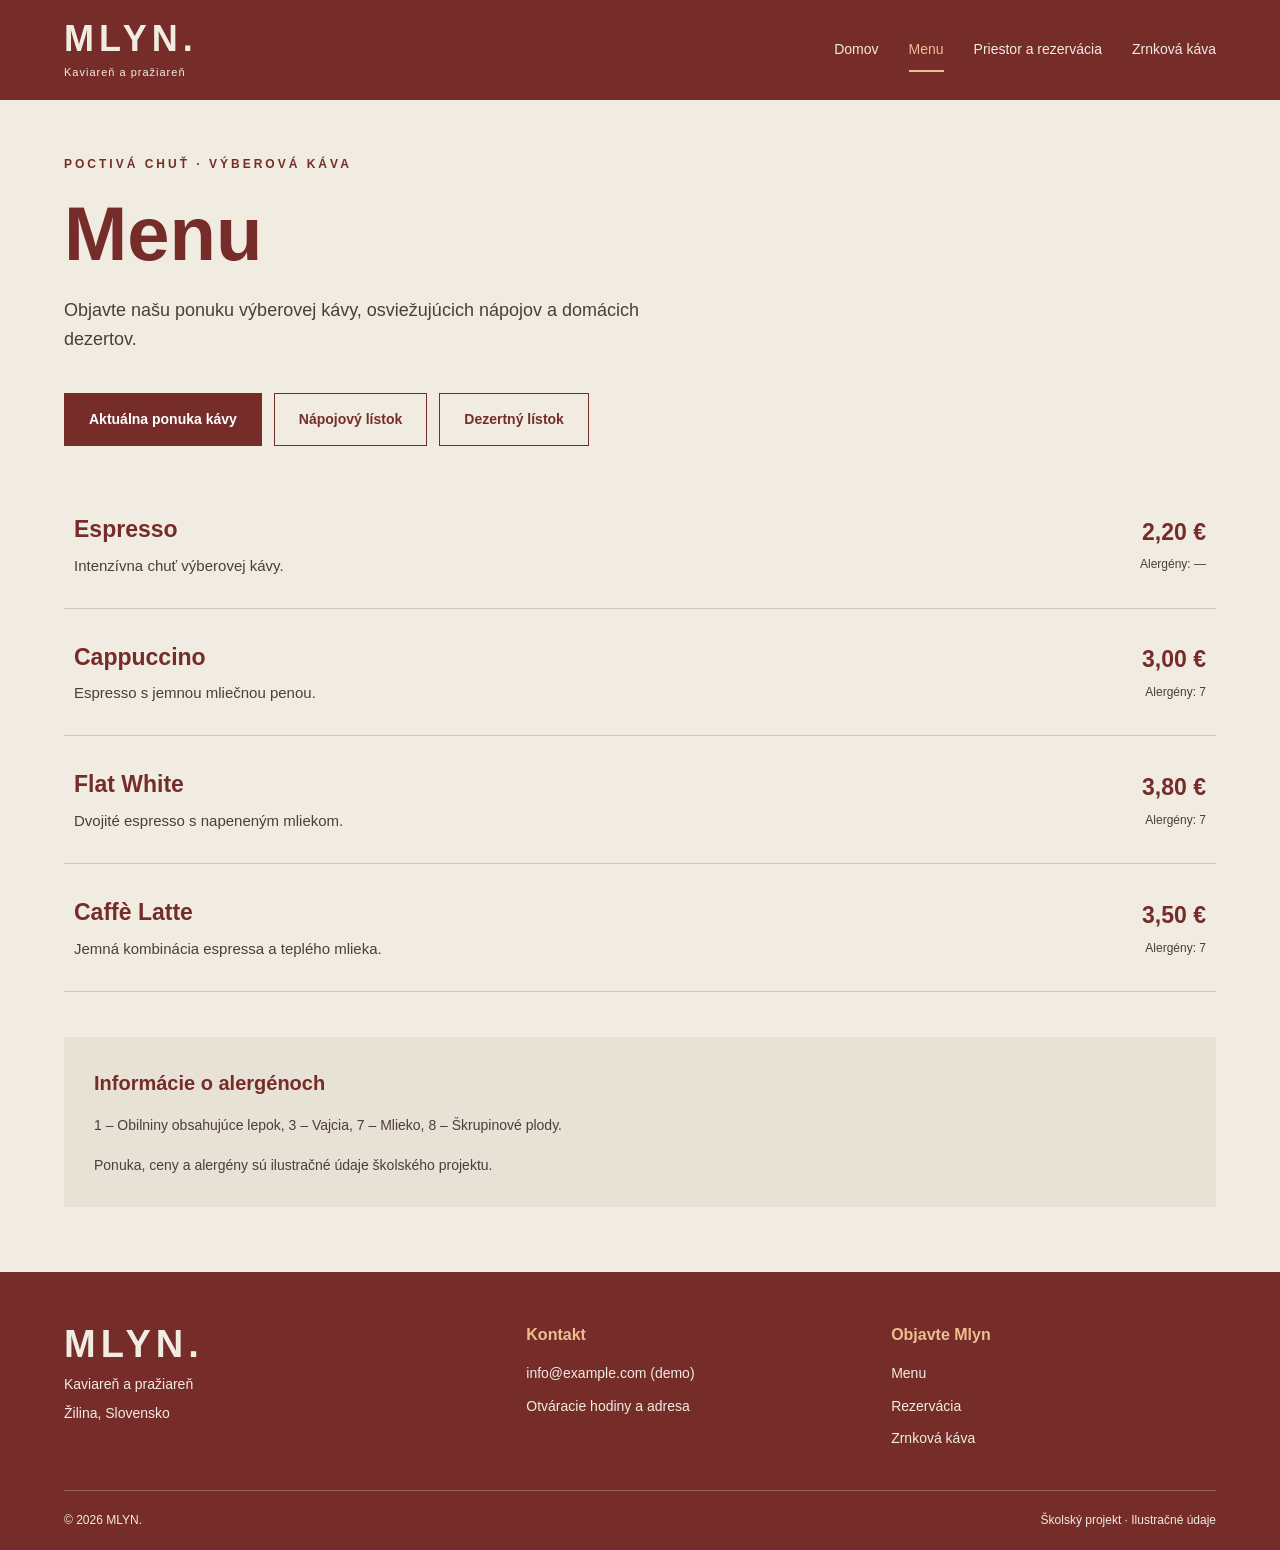
==== menu.html @ a5a915be "Blok 11 – menu a prepínanie kategórií" ====
<!DOCTYPE html>
<html lang="sk">
<head>
    <meta charset="UTF-8">
    <meta name="viewport" content="width=device-width, initial-scale=1.0">
    <meta name="description" content="Ponuka kávy, nápojov a domácich dezertov kaviarne Mlyn.">
    <title>Menu | MLYN</title>
    <link rel="stylesheet" href="styles.css">
    <script src="script.js" defer></script>
</head>

<body>

    <header class="site-header">
        <div class="container header-inner">

            <a href="index.html" class="logo">
                <span class="logo-name">MLYN.</span>
                <span class="logo-subtitle">Kaviareň a pražiareň</span>
            </a>

            <button class="menu-toggle"
                    aria-label="Otvoriť navigáciu"
                    aria-expanded="false"
                    aria-controls="navigation">
                <span></span>
                <span></span>
                <span></span>
            </button>

            <nav class="navigation" id="navigation" aria-label="Hlavná navigácia">
                <a href="index.html">Domov</a>
                <a href="menu.html" class="active" aria-current="page">Menu</a>
                <a href="rezervacia.html">Priestor a rezervácia</a>
                <a href="zrnkovakava.html">Zrnková káva</a>
            </nav>

        </div>
    </header>

    <main class="container menu-page" id="main">

        <div class="page-intro">

            <span class="eyebrow">POCTIVÁ CHUŤ · VÝBEROVÁ KÁVA</span>

            <h1>Menu</h1>

            <p>
                Objavte našu ponuku výberovej kávy,
                osviežujúcich nápojov a domácich dezertov.
            </p>

        </div>

        <div class="menu-filters" role="group" aria-label="Kategórie menu">

            <button type="button" class="filter-btn active"
                    data-category="coffee" aria-pressed="true">
                Aktuálna ponuka kávy
            </button>

            <button type="button" class="filter-btn"
                    data-category="drinks" aria-pressed="false">
                Nápojový lístok
            </button>

            <button type="button" class="filter-btn"
                    data-category="desserts" aria-pressed="false">
                Dezertný lístok
            </button>

        </div>

        <!-- Káva -->

        <section class="menu-group" data-menu="coffee">

            <article class="menu-item">
                <div class="item-info">
                    <h2>Espresso</h2>
                    <p>Intenzívna chuť výberovej kávy.</p>
                </div>
                <div class="item-price">
                    <strong>2,20 €</strong>
                    <small>Alergény: —</small>
                </div>
            </article>

            <article class="menu-item">
                <div class="item-info">
                    <h2>Cappuccino</h2>
                    <p>Espresso s jemnou mliečnou penou.</p>
                </div>
                <div class="item-price">
                    <strong>3,00 €</strong>
                    <small>Alergény: 7</small>
                </div>
            </article>

            <article class="menu-item">
                <div class="item-info">
                    <h2>Flat White</h2>
                    <p>Dvojité espresso s napeneným mliekom.</p>
                </div>
                <div class="item-price">
                    <strong>3,80 €</strong>
                    <small>Alergény: 7</small>
                </div>
            </article>

            <article class="menu-item">
                <div class="item-info">
                    <h2>Caffè Latte</h2>
                    <p>Jemná kombinácia espressa a teplého mlieka.</p>
                </div>
                <div class="item-price">
                    <strong>3,50 €</strong>
                    <small>Alergény: 7</small>
                </div>
            </article>

        </section>

        <!-- Nápoje -->

        <section class="menu-group" data-menu="drinks">

            <article class="menu-item">
                <div class="item-info">
                    <h2>Domáca limonáda</h2>
                    <p>Čerstvý citrón, mäta a sóda.</p>
                </div>
                <div class="item-price">
                    <strong>3,90 €</strong>
                    <small>Alergény: —</small>
                </div>
            </article>

            <article class="menu-item">
                <div class="item-info">
                    <h2>Matcha Latte</h2>
                    <p>Japonský zelený čaj s mliekom.</p>
                </div>
                <div class="item-price">
                    <strong>4,20 €</strong>
                    <small>Alergény: 7</small>
                </div>
            </article>

            <article class="menu-item">
                <div class="item-info">
                    <h2>Sypaný čaj</h2>
                    <p>Výber kvalitných čajov.</p>
                </div>
                <div class="item-price">
                    <strong>2,80 €</strong>
                    <small>Alergény: —</small>
                </div>
            </article>

            <article class="menu-item">
                <div class="item-info">
                    <h2>Horúca čokoláda</h2>
                    <p>Krémová čokoláda s mliekom.</p>
                </div>
                <div class="item-price">
                    <strong>3,60 €</strong>
                    <small>Alergény: 7</small>
                </div>
            </article>

        </section>

        <!-- Dezerty -->

        <section class="menu-group" data-menu="desserts">

            <article class="menu-item">
                <div class="item-info">
                    <h2>Cheesecake</h2>
                    <p>Jemný krémový cheesecake.</p>
                </div>
                <div class="item-price">
                    <strong>4,50 €</strong>
                    <small>Alergény: 1, 3, 7</small>
                </div>
            </article>

            <article class="menu-item">
                <div class="item-info">
                    <h2>Maslový croissant</h2>
                    <p>Chrumkavé maslové pečivo.</p>
                </div>
                <div class="item-price">
                    <strong>2,90 €</strong>
                    <small>Alergény: 1, 3, 7</small>
                </div>
            </article>

            <article class="menu-item">
                <div class="item-info">
                    <h2>Čokoládové brownie</h2>
                    <p>Domáci dezert z tmavej čokolády.</p>
                </div>
                <div class="item-price">
                    <strong>3,90 €</strong>
                    <small>Alergény: 1, 3, 7</small>
                </div>
            </article>

            <article class="menu-item">
                <div class="item-info">
                    <h2>Mrkvová torta</h2>
                    <p>Šťavnatá torta s orechmi a krémom.</p>
                </div>
                <div class="item-price">
                    <strong>4,20 €</strong>
                    <small>Alergény: 1, 3, 7, 8</small>
                </div>
            </article>

        </section>

        <div class="allergens">

            <h2>Informácie o alergénoch</h2>

            <p>
                1 – Obilniny obsahujúce lepok,
                3 – Vajcia,
                7 – Mlieko,
                8 – Škrupinové plody.
            </p>

            <p class="demo-note">
                Ponuka, ceny a alergény sú ilustračné údaje školského projektu.
            </p>

        </div>

    </main>

    <footer class="site-footer">

        <div class="container footer-inner">

            <div class="footer-brand">
                <span class="footer-logo">MLYN.</span>
                <p>Kaviareň a pražiareň</p>
                <p>Žilina, Slovensko</p>
            </div>

            <div class="footer-contact">
                <h3>Kontakt</h3>
                <p>info@example.com (demo)</p>
                <a href="index.html#kontakt">Otváracie hodiny a adresa</a>
            </div>

            <div class="footer-nav">
                <h3>Objavte Mlyn</h3>
                <a href="menu.html">Menu</a>
                <a href="rezervacia.html">Rezervácia</a>
                <a href="zrnkovakava.html">Zrnková káva</a>
            </div>

        </div>

        <div class="container footer-bottom">
            <p>© 2026 MLYN.</p>
            <p>Školský projekt · Ilustračné údaje</p>
        </div>

    </footer>

</body>
</html>
---- styles.css ----
:root {
    --burgundy: #762C29;
    --beige: #EDBE90;
    --cream: #F0ECE2;
    --brown: #4D3E37;
    --white: #FFFFFF;
}

* {
    box-sizing: border-box;
    margin: 0;
    padding: 0;
}

html {
    scroll-behavior: smooth;
}

body {
    font-family: Inter, Arial, sans-serif;
    background: var(--cream);
    color: var(--brown);
    line-height: 1.6;
}

a {
    color: inherit;
    text-decoration: none;
}

button {
    font: inherit;
    cursor: pointer;
}

.container {
    width: 90%;
    max-width: 1320px;
    margin: 0 auto;
}

/* Header */

.site-header {
    background: var(--burgundy);
    color: var(--cream);
}

.header-inner {
    min-height: 100px;
    display: flex;
    align-items: center;
    justify-content: space-between;
    gap: 30px;
}

/* Logo */

.logo {
    display: flex;
    flex-direction: column;
    flex-shrink: 0;
}

.logo-name {
    font-size: 36px;
    font-weight: 800;
    letter-spacing: 5px;
    line-height: 1.1;
}

.logo-subtitle {
    font-size: 11px;
    letter-spacing: 1px;
    margin-top: 5px;
}

/* Navigation */

.navigation {
    display: flex;
    align-items: center;
    gap: 30px;
}

.navigation a {
    font-size: 14px;
    font-weight: 500;
    padding: 10px 0;
    border-bottom: 2px solid transparent;
    transition: color 0.2s, border-color 0.2s;
}

.navigation a:hover,
.navigation a.active {
    color: var(--beige);
    border-bottom-color: var(--beige);
}

/* Mobile menu */

.menu-toggle {
    display: none;
    background: transparent;
    border: none;
    padding: 10px;
}

.menu-toggle span {
    display: block;
    width: 26px;
    height: 2px;
    margin: 5px 0;
    background: var(--cream);
}

a:focus-visible,
button:focus-visible {
    outline: 3px solid var(--burgundy);
    outline-offset: 5px;
}

.site-header a:focus-visible,
.site-header button:focus-visible,
.site-footer a:focus-visible {
    outline-color: var(--beige);
}

/* Hero */

.hero {
    display: grid;
    grid-template-columns: 1.1fr 1fr;
    align-items: center;
    gap: 65px;
    padding-top: 55px;
    padding-bottom: 55px;
}

.hero-image img {
    display: block;
    width: 100%;
    height: 470px;
    object-fit: cover;
}

.eyebrow {
    display: block;
    font-size: 12px;
    font-weight: 600;
    letter-spacing: 3px;
    color: var(--burgundy);
    margin-bottom: 18px;
}

.hero-content h1 {
    font-size: clamp(40px, 5vw, 76px);
    line-height: 1.1;
    letter-spacing: -2px;
    color: var(--burgundy);
    margin-bottom: 25px;
}

.hero-content p {
    font-size: 19px;
    line-height: 1.7;
    max-width: 460px;
    margin-bottom: 35px;
}

.hero-actions {
    display: flex;
    flex-wrap: wrap;
    gap: 15px;
}

/* Buttons */

.btn {
    display: inline-flex;
    align-items: center;
    justify-content: center;
    padding: 15px 25px;
    font-size: 14px;
    font-weight: 600;
    border: 1px solid var(--burgundy);
    transition: background 0.2s, color 0.2s;
}

.btn-primary {
    background: var(--burgundy);
    color: var(--white);
}

.btn-primary:hover {
    background: var(--brown);
}

.btn-secondary {
    color: var(--burgundy);
    background: transparent;
}

.btn-secondary:hover {
    background: var(--burgundy);
    color: var(--white);
}

/* Features */

.features {
    display: grid;
    grid-template-columns: repeat(4, minmax(0, 1fr));
    gap: 20px;
    padding-bottom: 55px;
}

.feature-card {
    border: 1px solid #D0C5B8;
    padding: 35px 20px;
    text-align: center;
    transition: background 0.25s, border-color 0.25s;
}

.feature-card svg {
    width: 36px;
    height: 36px;
    color: var(--burgundy);
    margin-bottom: 18px;
}

.feature-card h2 {
    font-size: 17px;
    color: var(--burgundy);
    margin-bottom: 8px;
}

.feature-card p {
    font-size: 14px;
    line-height: 1.6;
}

.feature-card:hover {
    background: var(--white);
    border-color: var(--burgundy);
}

/* Visit section */

.visit-section {
    background: #E8E1D6;
    padding: 65px 0;
}

.section-title {
    font-size: clamp(30px, 4vw, 48px);
    color: var(--burgundy);
    line-height: 1.2;
    margin-bottom: 35px;
}

.visit-grid {
    display: grid;
    grid-template-columns: repeat(2, minmax(0, 1fr));
    gap: 25px;
}

.visit-card {
    background: var(--cream);
    padding: 35px;
}

.visit-card h3 {
    font-size: 24px;
    color: var(--burgundy);
    margin-bottom: 25px;
}

.hours-row {
    display: flex;
    justify-content: space-between;
    flex-wrap: wrap;
    gap: 8px 15px;
    padding: 18px 0;
    border-bottom: 1px solid #D0C5B8;
}

.hours-row strong {
    color: var(--burgundy);
    font-size: 15px;
}

.demo-note {
    font-size: 12px;
    color: var(--brown);
    margin-top: 18px;
}

.map-preview {
    margin: 20px 0;
    overflow: hidden;
}

.map-preview svg {
    display: block;
    width: 100%;
    height: auto;
}

.map-link {
    display: inline-block;
    color: var(--burgundy);
    font-weight: 600;
    font-size: 14px;
    text-decoration: underline;
    text-underline-offset: 4px;
}

.map-link:hover {
    color: var(--brown);
}

/* Footer */

.site-footer {
    background: var(--burgundy);
    color: var(--cream);
    padding: 50px 0 0;
}

.footer-inner {
    display: grid;
    grid-template-columns: 1.3fr 1fr 1fr;
    gap: 40px;
    padding-bottom: 40px;
}

.footer-logo {
    font-size: 38px;
    font-weight: 800;
    letter-spacing: 5px;
    line-height: 1.2;
}

.footer-brand p {
    font-size: 14px;
    margin-top: 6px;
}

.site-footer h3 {
    color: var(--beige);
    font-size: 16px;
    margin-bottom: 15px;
}

.footer-contact p,
.site-footer a {
    font-size: 14px;
}

.site-footer a {
    display: block;
    margin-top: 10px;
}

.site-footer a:hover {
    color: var(--beige);
    text-decoration: underline;
}

.footer-bottom {
    border-top: 1px solid rgba(255, 255, 255, 0.25);
    display: flex;
    justify-content: space-between;
    flex-wrap: wrap;
    gap: 15px;
    padding: 20px 0;
    font-size: 12px;
}

/* Tablet and mobile */

@media (max-width: 900px) {

    .hero {
        grid-template-columns: 1fr;
        gap: 30px;
        padding-top: 30px;
        padding-bottom: 40px;
    }

    .hero-image img {
        height: 350px;
    }

    .header-inner {
        min-height: 80px;
        flex-wrap: wrap;
        gap: 0;
    }

    .logo-name {
        font-size: 30px;
    }

    .menu-toggle {
        display: block;
    }

    .navigation {
        display: none;
        width: 100%;
        flex-direction: column;
        align-items: stretch;
        gap: 5px;
        padding: 15px 0 25px;
    }

    .navigation.open {
        display: flex;
    }

    .features {
        grid-template-columns: repeat(2, minmax(0, 1fr));
        gap: 15px;
        padding-bottom: 40px;
    }

    .visit-grid {
        grid-template-columns: 1fr;
    }

    .footer-inner {
        grid-template-columns: repeat(2, minmax(0, 1fr));
        gap: 30px;
    }
}

@media (max-width: 480px) {

    .hero-image img {
        height: 260px;
    }

    .hero-content p {
        font-size: 16px;
    }

    .hero-actions {
        flex-direction: column;
    }

    .btn {
        width: 100%;
    }

    .feature-card {
        padding: 25px 10px;
    }

    .feature-card h2 {
        font-size: 15px;
    }

    .feature-card p {
        font-size: 13px;
    }

    .feature-card svg {
        width: 30px;
        height: 30px;
    }

    .visit-section {
        padding: 40px 0;
    }

    .visit-card {
        padding: 22px;
    }

    .visit-card h3 {
        font-size: 21px;
    }

    .hours-row {
        font-size: 14px;
    }

    .footer-inner {
        grid-template-columns: 1fr;
    }

    .footer-bottom {
        flex-direction: column;
    }
}

@media (prefers-reduced-motion: reduce) {
    html {
        scroll-behavior: auto;
    }

    * {
        transition: none !important;
    }
}
/* Menu page */

.menu-page {
    padding-top: 55px;
    padding-bottom: 65px;
    min-height: 70vh;
}

.page-intro {
    margin-bottom: 40px;
}

.page-intro h1 {
    font-size: clamp(42px, 6vw, 76px);
    line-height: 1.1;
    color: var(--burgundy);
    margin-bottom: 20px;
}

.page-intro p {
    font-size: 18px;
    max-width: 650px;
}

.menu-filters {
    display: flex;
    flex-wrap: wrap;
    gap: 12px;
    margin-bottom: 35px;
}

.filter-btn {
    padding: 14px 24px;
    border: 1px solid var(--burgundy);
    background: transparent;
    color: var(--burgundy);
    font-weight: 600;
    font-size: 14px;
    transition: background 0.2s, color 0.2s;
}

.filter-btn:hover,
.filter-btn.active {
    background: var(--burgundy);
    color: var(--white);
}

.menu-group[hidden] {
    display: none;
}

.menu-item {
    display: flex;
    align-items: center;
    justify-content: space-between;
    gap: 25px;
    padding: 30px 10px;
    border-bottom: 1px solid #D0C5B8;
}

.item-info {
    flex: 1;
    min-width: 0;
}

.item-info h2 {
    color: var(--burgundy);
    font-size: 23px;
    margin-bottom: 6px;
}

.item-info p {
    font-size: 15px;
}

.item-price {
    text-align: right;
    flex-shrink: 0;
}

.item-price strong {
    display: block;
    color: var(--burgundy);
    font-size: 23px;
}

.item-price small {
    display: block;
    font-size: 12px;
    margin-top: 5px;
}

.allergens {
    margin-top: 45px;
    padding: 30px;
    background: #E8E1D6;
}

.allergens h2 {
    font-size: 20px;
    color: var(--burgundy);
    margin-bottom: 15px;
}

.allergens p {
    font-size: 14px;
}

@media (max-width: 600px) {
    .menu-page {
        padding-top: 35px;
        padding-bottom: 40px;
    }

    .page-intro p {
        font-size: 16px;
    }

    .menu-filters {
        flex-direction: column;
        gap: 8px;
    }

    .filter-btn {
        width: 100%;
    }

    .menu-item {
        padding: 22px 0;
        gap: 12px;
    }

    .item-info h2 {
        font-size: 18px;
    }

    .item-info p {
        font-size: 13px;
    }

    .item-price strong {
        font-size: 18px;
    }

    .allergens {
        padding: 20px;
    }
}
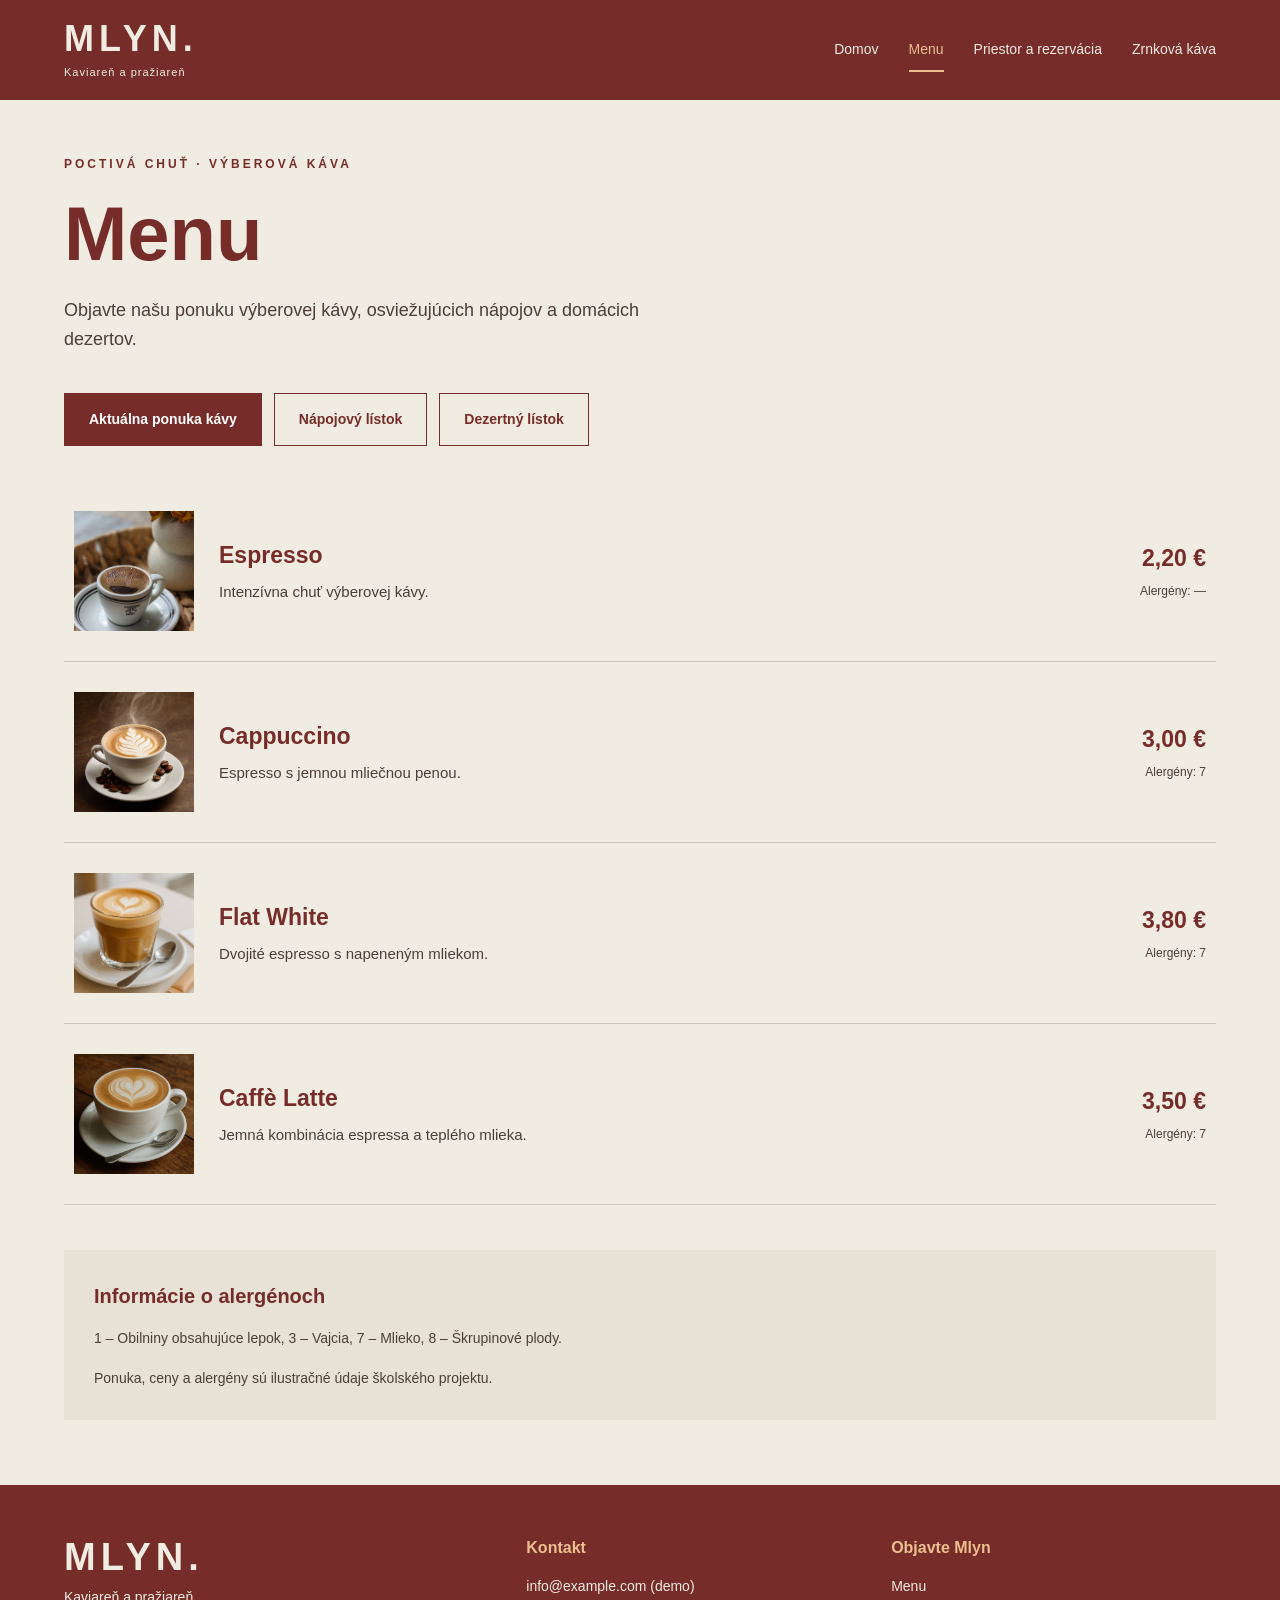
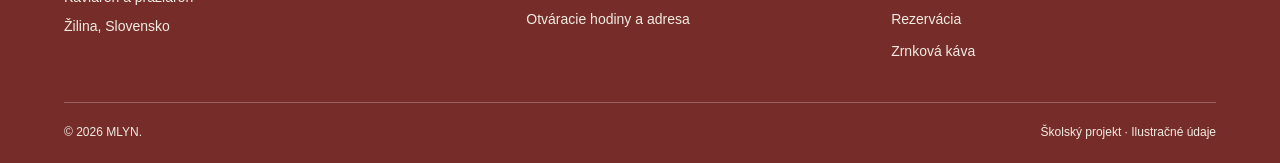
==== commit 8ddfa053: "Blok 11 – dokončenie menu a fotografie" ====
--- a/menu.html
+++ b/menu.html
@@ -77,6 +77,7 @@
         <section class="menu-group" data-menu="coffee">
 
             <article class="menu-item">
+    <img class="menu-photo" src="img/espresso.jpg" alt="" loading="lazy">
                 <div class="item-info">
                     <h2>Espresso</h2>
                     <p>Intenzívna chuť výberovej kávy.</p>
@@ -88,6 +89,7 @@
             </article>
 
             <article class="menu-item">
+    <img class="menu-photo" src="img/cappuccino.jpg" alt="" loading="lazy">
                 <div class="item-info">
                     <h2>Cappuccino</h2>
                     <p>Espresso s jemnou mliečnou penou.</p>
@@ -99,6 +101,7 @@
             </article>
 
             <article class="menu-item">
+    <img class="menu-photo" src="img/flatwhite.jpg" alt="" loading="lazy">
                 <div class="item-info">
                     <h2>Flat White</h2>
                     <p>Dvojité espresso s napeneným mliekom.</p>
@@ -110,6 +113,7 @@
             </article>
 
             <article class="menu-item">
+    <img class="menu-photo" src="img/latte.jpg" alt="" loading="lazy">
                 <div class="item-info">
                     <h2>Caffè Latte</h2>
                     <p>Jemná kombinácia espressa a teplého mlieka.</p>
@@ -127,6 +131,7 @@
         <section class="menu-group" data-menu="drinks">
 
             <article class="menu-item">
+    <img class="menu-photo" src="img/limonada.jpg" alt="" loading="lazy">
                 <div class="item-info">
                     <h2>Domáca limonáda</h2>
                     <p>Čerstvý citrón, mäta a sóda.</p>
@@ -138,6 +143,7 @@
             </article>
 
             <article class="menu-item">
+    <img class="menu-photo" src="img/matcha.jpg" alt="" loading="lazy">
                 <div class="item-info">
                     <h2>Matcha Latte</h2>
                     <p>Japonský zelený čaj s mliekom.</p>
@@ -149,6 +155,7 @@
             </article>
 
             <article class="menu-item">
+    <img class="menu-photo" src="img/caj.jpg" alt="" loading="lazy">
                 <div class="item-info">
                     <h2>Sypaný čaj</h2>
                     <p>Výber kvalitných čajov.</p>
@@ -160,6 +167,7 @@
             </article>
 
             <article class="menu-item">
+    <img class="menu-photo" src="img/cokolada.jpg" alt="" loading="lazy">
                 <div class="item-info">
                     <h2>Horúca čokoláda</h2>
                     <p>Krémová čokoláda s mliekom.</p>
@@ -177,6 +185,7 @@
         <section class="menu-group" data-menu="desserts">
 
             <article class="menu-item">
+    <img class="menu-photo" src="img/cheesecake.jpg" alt="" loading="lazy">
                 <div class="item-info">
                     <h2>Cheesecake</h2>
                     <p>Jemný krémový cheesecake.</p>
@@ -188,6 +197,7 @@
             </article>
 
             <article class="menu-item">
+    <img class="menu-photo" src="img/croissant.jpg" alt="" loading="lazy">
                 <div class="item-info">
                     <h2>Maslový croissant</h2>
                     <p>Chrumkavé maslové pečivo.</p>
@@ -199,6 +209,7 @@
             </article>
 
             <article class="menu-item">
+    <img class="menu-photo" src="img/brownie.jpg" alt="" loading="lazy">
                 <div class="item-info">
                     <h2>Čokoládové brownie</h2>
                     <p>Domáci dezert z tmavej čokolády.</p>
@@ -210,6 +221,7 @@
             </article>
 
             <article class="menu-item">
+    <img class="menu-photo" src="img/mrkvovatorta.jpg" alt="" loading="lazy">
                 <div class="item-info">
                     <h2>Mrkvová torta</h2>
                     <p>Šťavnatá torta s orechmi a krémom.</p>
@@ -274,4 +286,4 @@
     </footer>
 
 </body>
-</html>+</html>
--- a/styles.css
+++ b/styles.css
@@ -654,3 +654,29 @@
     }
 }
 
+
+/* Menu photographs */
+
+.menu-photo {
+    display: block;
+    width: 120px;
+    height: 120px;
+    object-fit: cover;
+    flex-shrink: 0;
+}
+
+.menu-item {
+    gap: 25px;
+}
+
+@media (max-width: 600px) {
+    .menu-photo {
+        width: 65px;
+        height: 65px;
+    }
+
+    .menu-item {
+        gap: 12px;
+    }
+}
+
